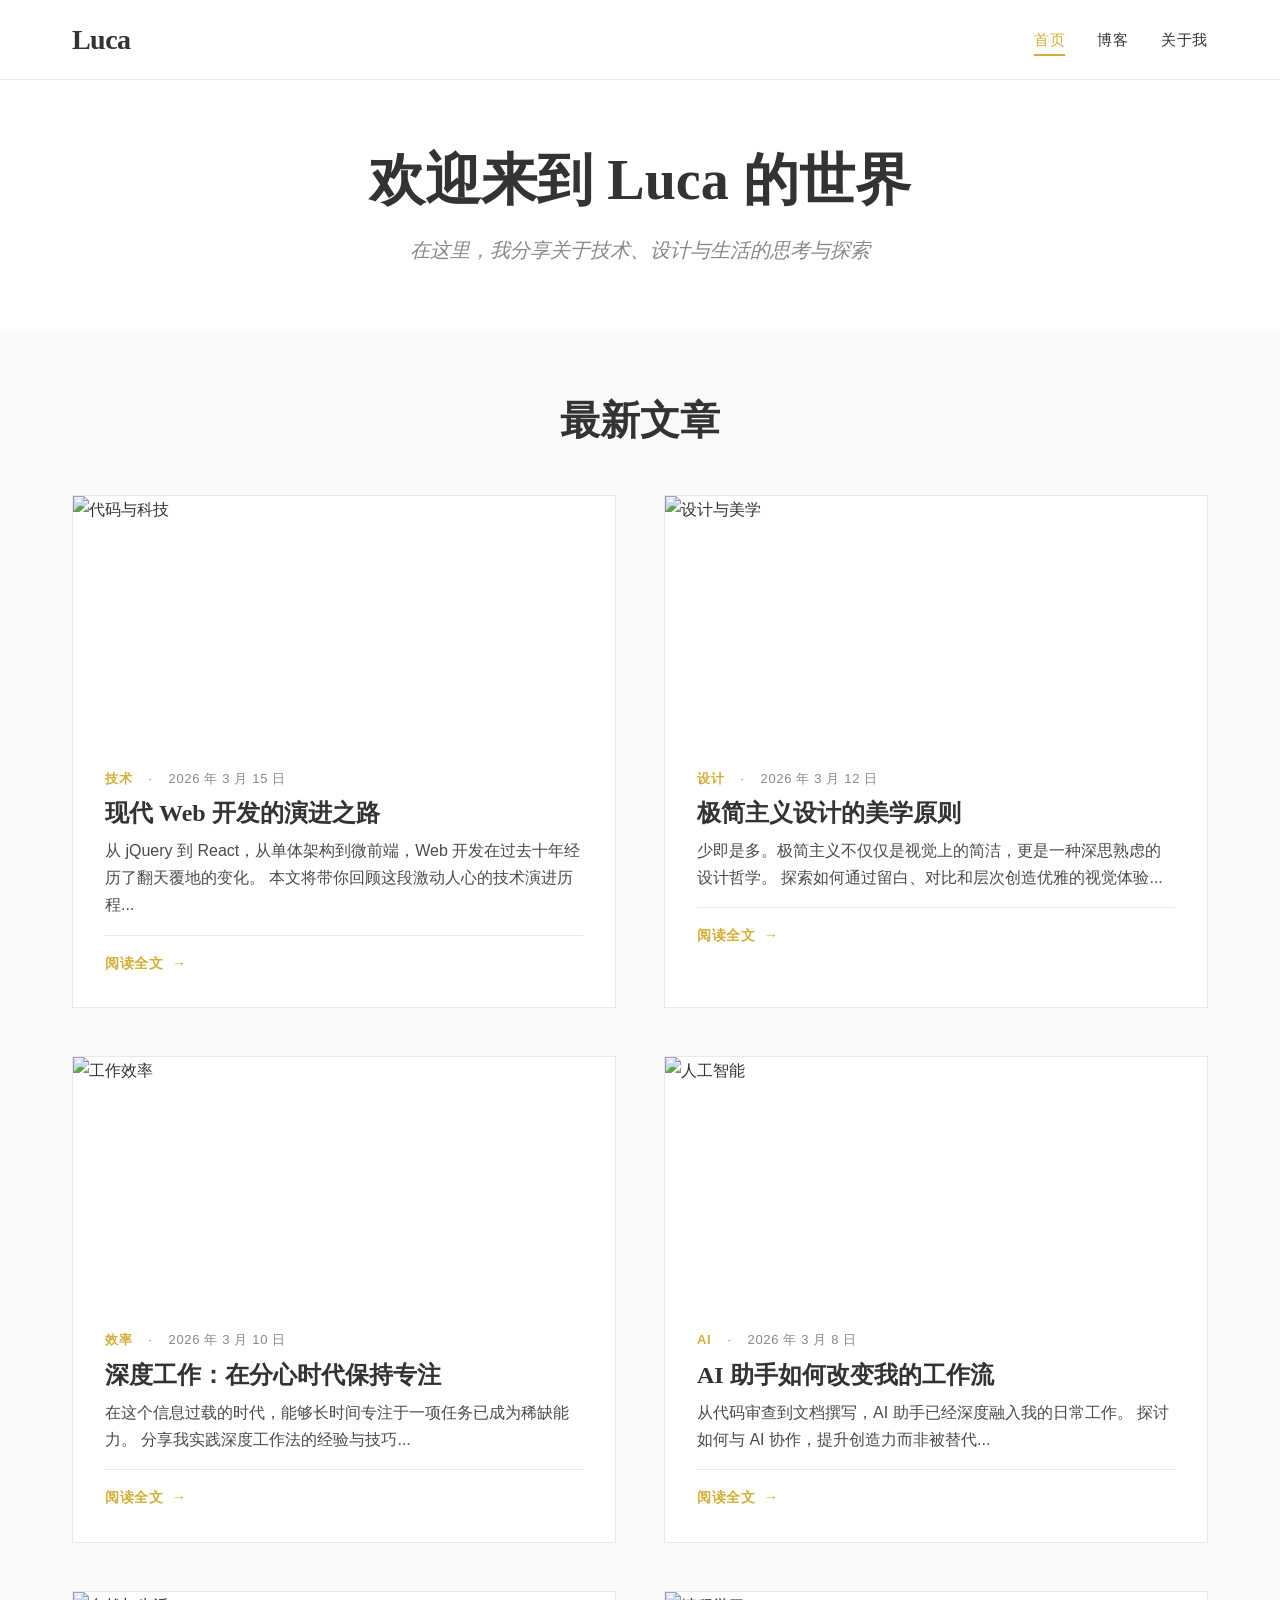
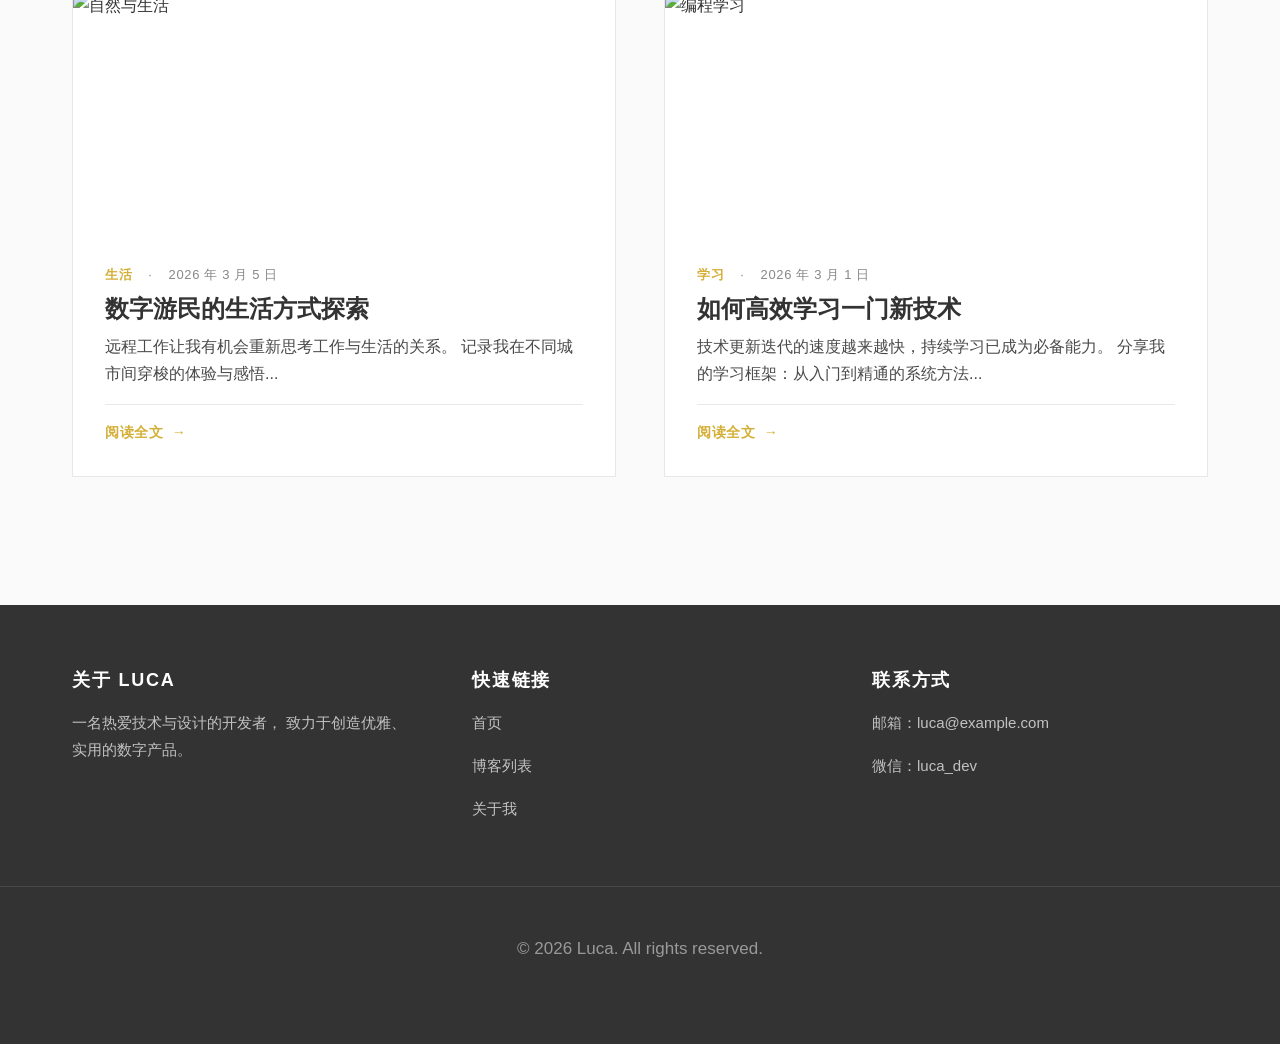
==== index.html @ 521ca347 "Initial commit: Luca personal blog" ====
<!DOCTYPE html>
<html lang="zh-CN">
<head>
  <meta charset="UTF-8">
  <meta name="viewport" content="width=device-width, initial-scale=1.0">
  <meta name="description" content="Luca 的个人博客 - 分享技术、生活与思考">
  <title>Luca - 个人博客</title>
  <link rel="stylesheet" href="css/style.css">
</head>
<body>
  <!-- Header & Navigation -->
  <header class="site-header">
    <div class="container header-inner">
      <a href="index.html" class="logo">Luca</a>
      
      <button class="menu-toggle" aria-label="切换菜单">
        <span></span>
        <span></span>
        <span></span>
      </button>
      
      <nav>
        <ul class="nav-menu">
          <li><a href="index.html" class="nav-link active">首页</a></li>
          <li><a href="blog.html" class="nav-link">博客</a></li>
          <li><a href="about.html" class="nav-link">关于我</a></li>
        </ul>
      </nav>
    </div>
  </header>

  <!-- Hero Section -->
  <section class="hero">
    <div class="container">
      <h1 class="hero-title">欢迎来到 Luca 的世界</h1>
      <p class="hero-subtitle">在这里，我分享关于技术、设计与生活的思考与探索</p>
    </div>
  </section>

  <!-- Latest Posts Section -->
  <section class="section">
    <div class="container">
      <h2 style="text-align: center; margin-bottom: 3rem;">最新文章</h2>
      
      <div class="blog-grid">
        <!-- Article 1 -->
        <article class="blog-card fade-in">
          <a href="post-1.html">
            <img src="https://images.unsplash.com/photo-1498050108023-c5249f4df085?w=800&h=600&fit=crop" 
                 alt="代码与科技" 
                 class="blog-card-image"
                 loading="lazy">
            <div class="blog-card-content">
              <div class="blog-card-meta">
                <span class="blog-card-category">技术</span>
                <span>·</span>
                <time datetime="2026-03-15">2026 年 3 月 15 日</time>
              </div>
              <h3 class="blog-card-title">现代 Web 开发的演进之路</h3>
              <p class="blog-card-excerpt">
                从 jQuery 到 React，从单体架构到微前端，Web 开发在过去十年经历了翻天覆地的变化。
                本文将带你回顾这段激动人心的技术演进历程...
              </p>
              <div class="blog-card-footer">
                <span class="read-more">阅读全文</span>
              </div>
            </div>
          </a>
        </article>

        <!-- Article 2 -->
        <article class="blog-card fade-in">
          <a href="post-2.html">
            <img src="https://images.unsplash.com/photo-1561070791-2526d30994b5?w=800&h=600&fit=crop" 
                 alt="设计与美学" 
                 class="blog-card-image"
                 loading="lazy">
            <div class="blog-card-content">
              <div class="blog-card-meta">
                <span class="blog-card-category">设计</span>
                <span>·</span>
                <time datetime="2026-03-12">2026 年 3 月 12 日</time>
              </div>
              <h3 class="blog-card-title">极简主义设计的美学原则</h3>
              <p class="blog-card-excerpt">
                少即是多。极简主义不仅仅是视觉上的简洁，更是一种深思熟虑的设计哲学。
                探索如何通过留白、对比和层次创造优雅的视觉体验...
              </p>
              <div class="blog-card-footer">
                <span class="read-more">阅读全文</span>
              </div>
            </div>
          </a>
        </article>

        <!-- Article 3 -->
        <article class="blog-card fade-in">
          <a href="post-3.html">
            <img src="https://images.unsplash.com/photo-1517245386807-bb43f82c33c4?w=800&h=600&fit=crop" 
                 alt="工作效率" 
                 class="blog-card-image"
                 loading="lazy">
            <div class="blog-card-content">
              <div class="blog-card-meta">
                <span class="blog-card-category">效率</span>
                <span>·</span>
                <time datetime="2026-03-10">2026 年 3 月 10 日</time>
              </div>
              <h3 class="blog-card-title">深度工作：在分心时代保持专注</h3>
              <p class="blog-card-excerpt">
                在这个信息过载的时代，能够长时间专注于一项任务已成为稀缺能力。
                分享我实践深度工作法的经验与技巧...
              </p>
              <div class="blog-card-footer">
                <span class="read-more">阅读全文</span>
              </div>
            </div>
          </a>
        </article>

        <!-- Article 4 -->
        <article class="blog-card fade-in">
          <a href="post-4.html">
            <img src="https://images.unsplash.com/photo-1451187580459-43490279c0fa?w=800&h=600&fit=crop" 
                 alt="人工智能" 
                 class="blog-card-image"
                 loading="lazy">
            <div class="blog-card-content">
              <div class="blog-card-meta">
                <span class="blog-card-category">AI</span>
                <span>·</span>
                <time datetime="2026-03-08">2026 年 3 月 8 日</time>
              </div>
              <h3 class="blog-card-title">AI 助手如何改变我的工作流</h3>
              <p class="blog-card-excerpt">
                从代码审查到文档撰写，AI 助手已经深度融入我的日常工作。
                探讨如何与 AI 协作，提升创造力而非被替代...
              </p>
              <div class="blog-card-footer">
                <span class="read-more">阅读全文</span>
              </div>
            </div>
          </a>
        </article>

        <!-- Article 5 -->
        <article class="blog-card fade-in">
          <a href="post-5.html">
            <img src="https://images.unsplash.com/photo-1470071459604-3b5ec3a7fe05?w=800&h=600&fit=crop" 
                 alt="自然与生活" 
                 class="blog-card-image"
                 loading="lazy">
            <div class="blog-card-content">
              <div class="blog-card-meta">
                <span class="blog-card-category">生活</span>
                <span>·</span>
                <time datetime="2026-03-05">2026 年 3 月 5 日</time>
              </div>
              <h3 class="blog-card-title">数字游民的生活方式探索</h3>
              <p class="blog-card-excerpt">
                远程工作让我有机会重新思考工作与生活的关系。
                记录我在不同城市间穿梭的体验与感悟...
              </p>
              <div class="blog-card-footer">
                <span class="read-more">阅读全文</span>
              </div>
            </div>
          </a>
        </article>

        <!-- Article 6 -->
        <article class="blog-card fade-in">
          <a href="post-6.html">
            <img src="https://images.unsplash.com/photo-1555099962-4199c345e5dd?w=800&h=600&fit=crop" 
                 alt="编程学习" 
                 class="blog-card-image"
                 loading="lazy">
            <div class="blog-card-content">
              <div class="blog-card-meta">
                <span class="blog-card-category">学习</span>
                <span>·</span>
                <time datetime="2026-03-01">2026 年 3 月 1 日</time>
              </div>
              <h3 class="blog-card-title">如何高效学习一门新技术</h3>
              <p class="blog-card-excerpt">
                技术更新迭代的速度越来越快，持续学习已成为必备能力。
                分享我的学习框架：从入门到精通的系统方法...
              </p>
              <div class="blog-card-footer">
                <span class="read-more">阅读全文</span>
              </div>
            </div>
          </a>
        </article>
      </div>
    </div>
  </section>

  <!-- Footer -->
  <footer class="site-footer">
    <div class="footer-inner">
      <div class="footer-section">
        <h4>关于 Luca</h4>
        <p>
          一名热爱技术与设计的开发者，
          致力于创造优雅、实用的数字产品。
        </p>
      </div>
      
      <div class="footer-section">
        <h4>快速链接</h4>
        <p><a href="index.html">首页</a></p>
        <p><a href="blog.html">博客列表</a></p>
        <p><a href="about.html">关于我</a></p>
      </div>
      
      <div class="footer-section">
        <h4>联系方式</h4>
        <p>邮箱：luca@example.com</p>
        <p>微信：luca_dev</p>
      </div>
    </div>
    
    <div class="footer-bottom">
      <p>&copy; 2026 Luca. All rights reserved.</p>
    </div>
  </footer>

  <script src="js/main.js"></script>
</body>
</html>
---- css/style.css ----
/* ============================================
   Luca Personal Blog - Main Stylesheet
   Modern Editorial Style
   ============================================ */

/* CSS Variables - Design Tokens */
:root {
  /* Colors */
  --color-soft-white: #FAFAFA;
  --color-white: #FFFFFF;
  --color-charcoal: #333333;
  --color-charcoal-light: #4A4A4A;
  --color-soft-gold: #D4AF37;
  --color-soft-gold-light: #E5C55A;
  --color-gray-light: #E8E8E8;
  --color-gray: #888888;
  
  /* Typography - System Font Stack */
  --font-primary: -apple-system, BlinkMacSystemFont, "Segoe UI", Roboto, 
                  "Helvetica Neue", Arial, "Noto Sans", "PingFang SC", 
                  "Hiragino Sans GB", "Microsoft YaHei", sans-serif;
  --font-serif: Georgia, "Times New Roman", Times, "Songti SC", 
                "SimSun", serif;
  
  /* Spacing */
  --spacing-xs: 0.5rem;
  --spacing-sm: 1rem;
  --spacing-md: 2rem;
  --spacing-lg: 3rem;
  --spacing-xl: 4rem;
  
  /* Layout */
  --container-max: 1200px;
  --header-height: 80px;
  
  /* Transitions */
  --transition-fast: 0.2s ease;
  --transition-normal: 0.3s ease;
}

/* ============================================
   Reset & Base Styles
   ============================================ */
*, *::before, *::after {
  margin: 0;
  padding: 0;
  box-sizing: border-box;
}

html {
  font-size: 16px;
  scroll-behavior: smooth;
}

body {
  font-family: var(--font-primary);
  background-color: var(--color-soft-white);
  color: var(--color-charcoal);
  line-height: 1.7;
  font-weight: 400;
  -webkit-font-smoothing: antialiased;
  -moz-osx-font-smoothing: grayscale;
}

a {
  color: var(--color-charcoal);
  text-decoration: none;
  transition: color var(--transition-fast);
}

a:hover {
  color: var(--color-soft-gold);
}

img {
  max-width: 100%;
  height: auto;
  display: block;
}

/* ============================================
   Typography
   ============================================ */
h1, h2, h3, h4, h5, h6 {
  font-family: var(--font-serif);
  font-weight: 600;
  line-height: 1.3;
  margin-bottom: var(--spacing-sm);
  color: var(--color-charcoal);
}

h1 { font-size: 3rem; }
h2 { font-size: 2.5rem; }
h3 { font-size: 1.75rem; }
h4 { font-size: 1.5rem; }

p {
  margin-bottom: var(--spacing-sm);
  font-size: 1.0625rem;
}

/* ============================================
   Layout Utilities
   ============================================ */
.container {
  max-width: var(--container-max);
  margin: 0 auto;
  padding: 0 var(--spacing-md);
}

.section {
  padding: var(--spacing-xl) 0;
}

/* Grid Layouts */
.grid {
  display: grid;
  gap: var(--spacing-md);
}

.grid-2 { grid-template-columns: repeat(2, 1fr); }
.grid-3 { grid-template-columns: repeat(3, 1fr); }
.grid-4 { grid-template-columns: repeat(4, 1fr); }

/* Flexbox Utilities */
.flex {
  display: flex;
}

.flex-center {
  display: flex;
  align-items: center;
  justify-content: center;
}

.flex-between {
  display: flex;
  align-items: center;
  justify-content: space-between;
}

.flex-column {
  display: flex;
  flex-direction: column;
}

/* ============================================
   Header & Navigation
   ============================================ */
.site-header {
  background-color: var(--color-white);
  border-bottom: 1px solid var(--color-gray-light);
  position: sticky;
  top: 0;
  z-index: 1000;
  height: var(--header-height);
}

.header-inner {
  display: flex;
  align-items: center;
  justify-content: space-between;
  height: 100%;
}

.logo {
  font-family: var(--font-serif);
  font-size: 1.75rem;
  font-weight: 700;
  color: var(--color-charcoal);
  letter-spacing: -0.02em;
}

.logo:hover {
  color: var(--color-soft-gold);
}

.nav-menu {
  display: flex;
  list-style: none;
  gap: var(--spacing-md);
}

.nav-link {
  font-size: 0.9375rem;
  font-weight: 500;
  text-transform: uppercase;
  letter-spacing: 0.05em;
  padding: var(--spacing-xs) 0;
  position: relative;
}

.nav-link::after {
  content: '';
  position: absolute;
  bottom: 0;
  left: 0;
  width: 0;
  height: 2px;
  background-color: var(--color-soft-gold);
  transition: width var(--transition-normal);
}

.nav-link:hover::after,
.nav-link.active::after {
  width: 100%;
}

.nav-link:hover,
.nav-link.active {
  color: var(--color-soft-gold);
}

/* Mobile Menu Toggle */
.menu-toggle {
  display: none;
  flex-direction: column;
  gap: 5px;
  background: none;
  border: none;
  cursor: pointer;
  padding: var(--spacing-xs);
}

.menu-toggle span {
  width: 25px;
  height: 2px;
  background-color: var(--color-charcoal);
  transition: var(--transition-fast);
}

/* ============================================
   Hero Section
   ============================================ */
.hero {
  background-color: var(--color-white);
  padding: var(--spacing-xl) 0;
  text-align: center;
}

.hero-title {
  font-size: 3.5rem;
  margin-bottom: var(--spacing-sm);
  color: var(--color-charcoal);
}

.hero-subtitle {
  font-size: 1.25rem;
  color: var(--color-gray);
  max-width: 600px;
  margin: 0 auto;
  font-family: var(--font-serif);
  font-style: italic;
}

/* ============================================
   Blog Cards
   ============================================ */
.blog-grid {
  display: grid;
  grid-template-columns: repeat(auto-fill, minmax(350px, 1fr));
  gap: var(--spacing-lg);
}

.blog-card {
  background-color: var(--color-white);
  border: 1px solid var(--color-gray-light);
  overflow: hidden;
  transition: transform var(--transition-normal), 
              box-shadow var(--transition-normal);
}

.blog-card:hover {
  transform: translateY(-5px);
  box-shadow: 0 10px 30px rgba(0, 0, 0, 0.1);
}

.blog-card-image {
  width: 100%;
  height: 240px;
  object-fit: cover;
  transition: transform var(--transition-normal);
}

.blog-card:hover .blog-card-image {
  transform: scale(1.05);
}

.blog-card-content {
  padding: var(--spacing-md);
}

.blog-card-meta {
  display: flex;
  align-items: center;
  gap: var(--spacing-sm);
  margin-bottom: var(--spacing-xs);
  font-size: 0.8125rem;
  color: var(--color-gray);
  text-transform: uppercase;
  letter-spacing: 0.05em;
}

.blog-card-category {
  color: var(--color-soft-gold);
  font-weight: 600;
}

.blog-card-title {
  font-size: 1.5rem;
  margin-bottom: var(--spacing-xs);
  line-height: 1.3;
}

.blog-card-excerpt {
  color: var(--color-charcoal-light);
  font-size: 1rem;
  line-height: 1.7;
  margin-bottom: var(--spacing-sm);
}

.blog-card-footer {
  display: flex;
  align-items: center;
  justify-content: space-between;
  padding-top: var(--spacing-sm);
  border-top: 1px solid var(--color-gray-light);
}

.read-more {
  font-size: 0.875rem;
  font-weight: 600;
  text-transform: uppercase;
  letter-spacing: 0.05em;
  color: var(--color-soft-gold);
  display: flex;
  align-items: center;
  gap: var(--spacing-xs);
}

.read-more::after {
  content: '→';
  transition: transform var(--transition-fast);
}

.read-more:hover::after {
  transform: translateX(5px);
}

/* ============================================
   Blog List Page
   ============================================ */
.page-header {
  background-color: var(--color-white);
  padding: var(--spacing-xl) 0;
  text-align: center;
  border-bottom: 1px solid var(--color-gray-light);
}

.page-title {
  font-size: 3rem;
  margin-bottom: var(--spacing-xs);
}

.page-subtitle {
  font-size: 1.125rem;
  color: var(--color-gray);
  font-family: var(--font-serif);
}

.blog-list {
  display: grid;
  gap: var(--spacing-lg);
  max-width: 900px;
  margin: 0 auto;
}

.blog-list-item {
  display: grid;
  grid-template-columns: 300px 1fr;
  gap: var(--spacing-md);
  background-color: var(--color-white);
  border: 1px solid var(--color-gray-light);
  overflow: hidden;
  transition: transform var(--transition-normal),
              box-shadow var(--transition-normal);
}

.blog-list-item:hover {
  transform: translateX(5px);
  box-shadow: 0 5px 20px rgba(0, 0, 0, 0.08);
}

.blog-list-item-image {
  width: 100%;
  height: 100%;
  min-height: 200px;
  object-fit: cover;
}

.blog-list-item-content {
  padding: var(--spacing-md);
  display: flex;
  flex-direction: column;
  justify-content: center;
}

.blog-list-item-meta {
  display: flex;
  align-items: center;
  gap: var(--spacing-sm);
  margin-bottom: var(--spacing-xs);
  font-size: 0.8125rem;
  color: var(--color-gray);
  text-transform: uppercase;
  letter-spacing: 0.05em;
}

.blog-list-item-title {
  font-size: 1.75rem;
  margin-bottom: var(--spacing-xs);
}

.blog-list-item-excerpt {
  color: var(--color-charcoal-light);
  font-size: 1rem;
  line-height: 1.7;
}

/* ============================================
   About Page
   ============================================ */
.about-grid {
  display: grid;
  grid-template-columns: 400px 1fr;
  gap: var(--spacing-xl);
  align-items: start;
  max-width: 1100px;
  margin: 0 auto;
}

.about-image {
  width: 100%;
  height: 500px;
  object-fit: cover;
  border-radius: 4px;
}

.about-content h2 {
  font-size: 2.5rem;
  margin-bottom: var(--spacing-md);
}

.about-text {
  font-size: 1.0625rem;
  line-height: 1.8;
  color: var(--color-charcoal-light);
  margin-bottom: var(--spacing-md);
}

.about-contact {
  margin-top: var(--spacing-lg);
  padding-top: var(--spacing-md);
  border-top: 1px solid var(--color-gray-light);
}

.contact-list {
  list-style: none;
  display: grid;
  gap: var(--spacing-sm);
}

.contact-item {
  display: flex;
  align-items: center;
  gap: var(--spacing-sm);
  font-size: 1rem;
}

.contact-icon {
  color: var(--color-soft-gold);
  font-size: 1.25rem;
}

/* ============================================
   Single Post Page
   ============================================ */
.post-header {
  max-width: 900px;
  margin: 0 auto;
  padding: var(--spacing-xl) 0;
  text-align: center;
}

.post-meta {
  display: flex;
  align-items: center;
  justify-content: center;
  gap: var(--spacing-md);
  margin-bottom: var(--spacing-sm);
  font-size: 0.875rem;
  color: var(--color-gray);
  text-transform: uppercase;
  letter-spacing: 0.05em;
}

.post-category {
  color: var(--color-soft-gold);
  font-weight: 600;
}

.post-title {
  font-size: 3.5rem;
  margin-bottom: var(--spacing-md);
  line-height: 1.2;
}

.post-featured-image {
  width: 100%;
  max-width: 1100px;
  height: 500px;
  object-fit: cover;
  margin: 0 auto var(--spacing-xl);
  border-radius: 4px;
}

.post-content {
  max-width: 750px;
  margin: 0 auto;
  padding: 0 var(--spacing-md);
  font-size: 1.125rem;
  line-height: 1.9;
}

.post-content p {
  margin-bottom: var(--spacing-md);
}

.post-content h2 {
  font-size: 2rem;
  margin-top: var(--spacing-xl);
  margin-bottom: var(--spacing-sm);
}

.post-content h3 {
  font-size: 1.5rem;
  margin-top: var(--spacing-lg);
  margin-bottom: var(--spacing-sm);
}

.post-content blockquote {
  border-left: 4px solid var(--color-soft-gold);
  padding-left: var(--spacing-md);
  margin: var(--spacing-lg) 0;
  font-family: var(--font-serif);
  font-size: 1.25rem;
  font-style: italic;
  color: var(--color-charcoal-light);
}

.post-content ul,
.post-content ol {
  margin: var(--spacing-md) 0;
  padding-left: var(--spacing-md);
}

.post-content li {
  margin-bottom: var(--spacing-xs);
}

.post-content img {
  margin: var(--spacing-lg) 0;
  border-radius: 4px;
}

.post-tags {
  display: flex;
  flex-wrap: wrap;
  gap: var(--spacing-xs);
  margin-top: var(--spacing-xl);
  padding-top: var(--spacing-md);
  border-top: 1px solid var(--color-gray-light);
}

.tag {
  background-color: var(--color-gray-light);
  color: var(--color-charcoal);
  padding: var(--spacing-xs) var(--spacing-sm);
  font-size: 0.8125rem;
  text-transform: uppercase;
  letter-spacing: 0.05em;
  border-radius: 3px;
  transition: background-color var(--transition-fast);
}

.tag:hover {
  background-color: var(--color-soft-gold);
  color: var(--color-white);
}

/* ============================================
   Footer
   ============================================ */
.site-footer {
  background-color: var(--color-charcoal);
  color: var(--color-white);
  padding: var(--spacing-xl) 0;
  margin-top: var(--spacing-xl);
}

.footer-inner {
  display: grid;
  grid-template-columns: repeat(3, 1fr);
  gap: var(--spacing-xl);
  max-width: var(--container-max);
  margin: 0 auto;
  padding: 0 var(--spacing-md);
}

.footer-section h4 {
  color: var(--color-white);
  font-size: 1.125rem;
  margin-bottom: var(--spacing-sm);
  font-family: var(--font-primary);
  text-transform: uppercase;
  letter-spacing: 0.1em;
}

.footer-section p,
.footer-section a {
  color: rgba(255, 255, 255, 0.7);
  font-size: 0.9375rem;
  line-height: 1.8;
}

.footer-section a:hover {
  color: var(--color-soft-gold);
}

.footer-bottom {
  text-align: center;
  padding-top: var(--spacing-lg);
  margin-top: var(--spacing-lg);
  border-top: 1px solid rgba(255, 255, 255, 0.1);
  color: rgba(255, 255, 255, 0.5);
  font-size: 0.875rem;
}

/* ============================================
   Responsive Design
   ============================================ */
@media (max-width: 1024px) {
  .grid-3,
  .grid-4 {
    grid-template-columns: repeat(2, 1fr);
  }
  
  .about-grid {
    grid-template-columns: 1fr;
  }
  
  .about-image {
    height: 400px;
  }
  
  .footer-inner {
    grid-template-columns: 1fr;
    text-align: center;
  }
}

@media (max-width: 768px) {
  :root {
    --header-height: 70px;
  }
  
  h1 { font-size: 2.5rem; }
  h2 { font-size: 2rem; }
  h3 { font-size: 1.5rem; }
  
  .hero-title {
    font-size: 2.5rem;
  }
  
  .menu-toggle {
    display: flex;
  }
  
  .nav-menu {
    display: none;
    position: absolute;
    top: var(--header-height);
    left: 0;
    right: 0;
    background-color: var(--color-white);
    flex-direction: column;
    padding: var(--spacing-md);
    border-bottom: 1px solid var(--color-gray-light);
    box-shadow: 0 5px 10px rgba(0, 0, 0, 0.1);
  }
  
  .nav-menu.active {
    display: flex;
  }
  
  .blog-grid {
    grid-template-columns: 1fr;
  }
  
  .blog-list-item {
    grid-template-columns: 1fr;
  }
  
  .blog-list-item-image {
    height: 240px;
    min-height: auto;
  }
  
  .post-title {
    font-size: 2.5rem;
  }
  
  .post-featured-image {
    height: 300px;
  }
  
  .grid-2,
  .grid-3,
  .grid-4 {
    grid-template-columns: 1fr;
  }
}

@media (max-width: 480px) {
  .container {
    padding: 0 var(--spacing-sm);
  }
  
  .hero-title {
    font-size: 2rem;
  }
  
  .post-title {
    font-size: 2rem;
  }
}

/* ============================================
   Animations & Transitions
   ============================================ */
@keyframes fadeIn {
  from {
    opacity: 0;
    transform: translateY(20px);
  }
  to {
    opacity: 1;
    transform: translateY(0);
  }
}

.fade-in {
  animation: fadeIn 0.6s ease forwards;
}

/* Smooth scroll offset for sticky header */
html {
  scroll-padding-top: var(--header-height);
}

/* Selection color */
::selection {
  background-color: var(--color-soft-gold);
  color: var(--color-white);
}

/* Focus styles for accessibility */
a:focus,
button:focus,
input:focus,
textarea:focus {
  outline: 2px solid var(--color-soft-gold);
  outline-offset: 2px;
}

/* Print styles */
@media print {
  .site-header,
  .site-footer,
  .nav-menu {
    display: none;
  }
  
  .post-content {
    max-width: 100%;
  }
}
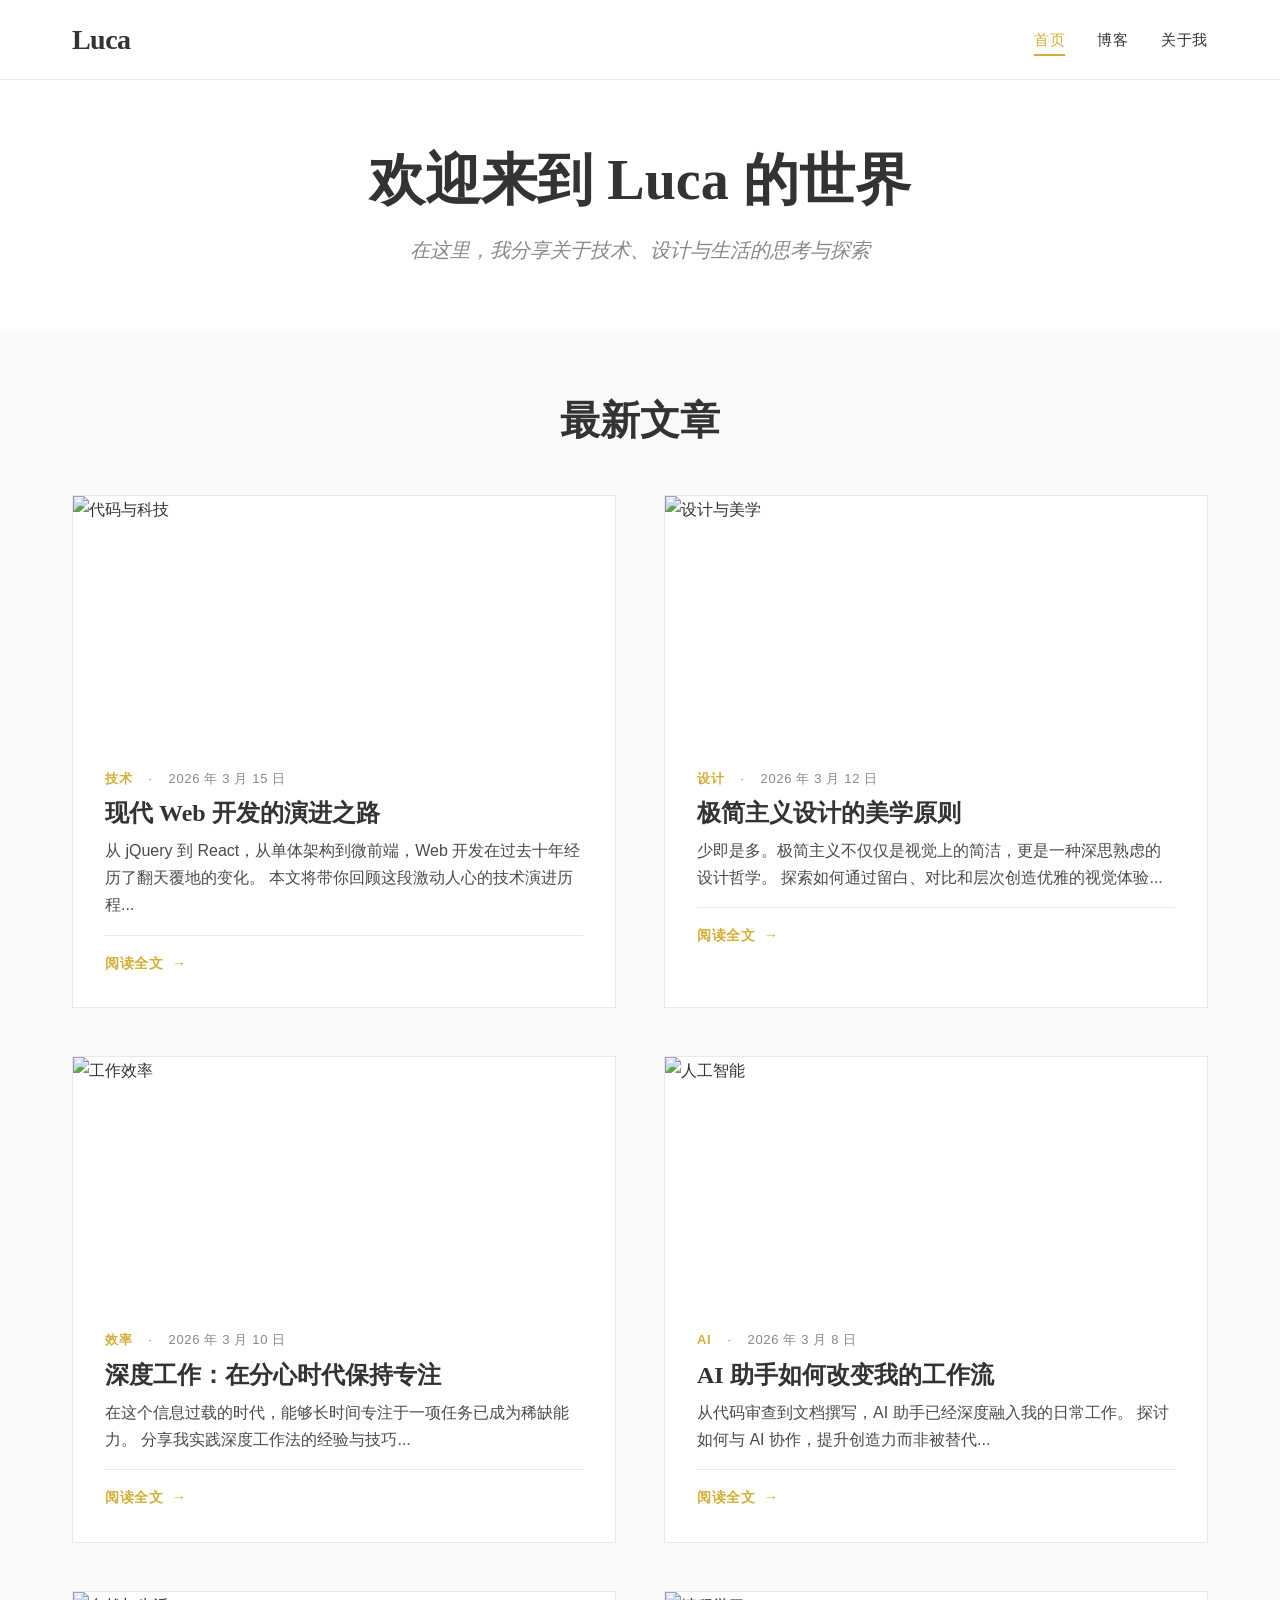
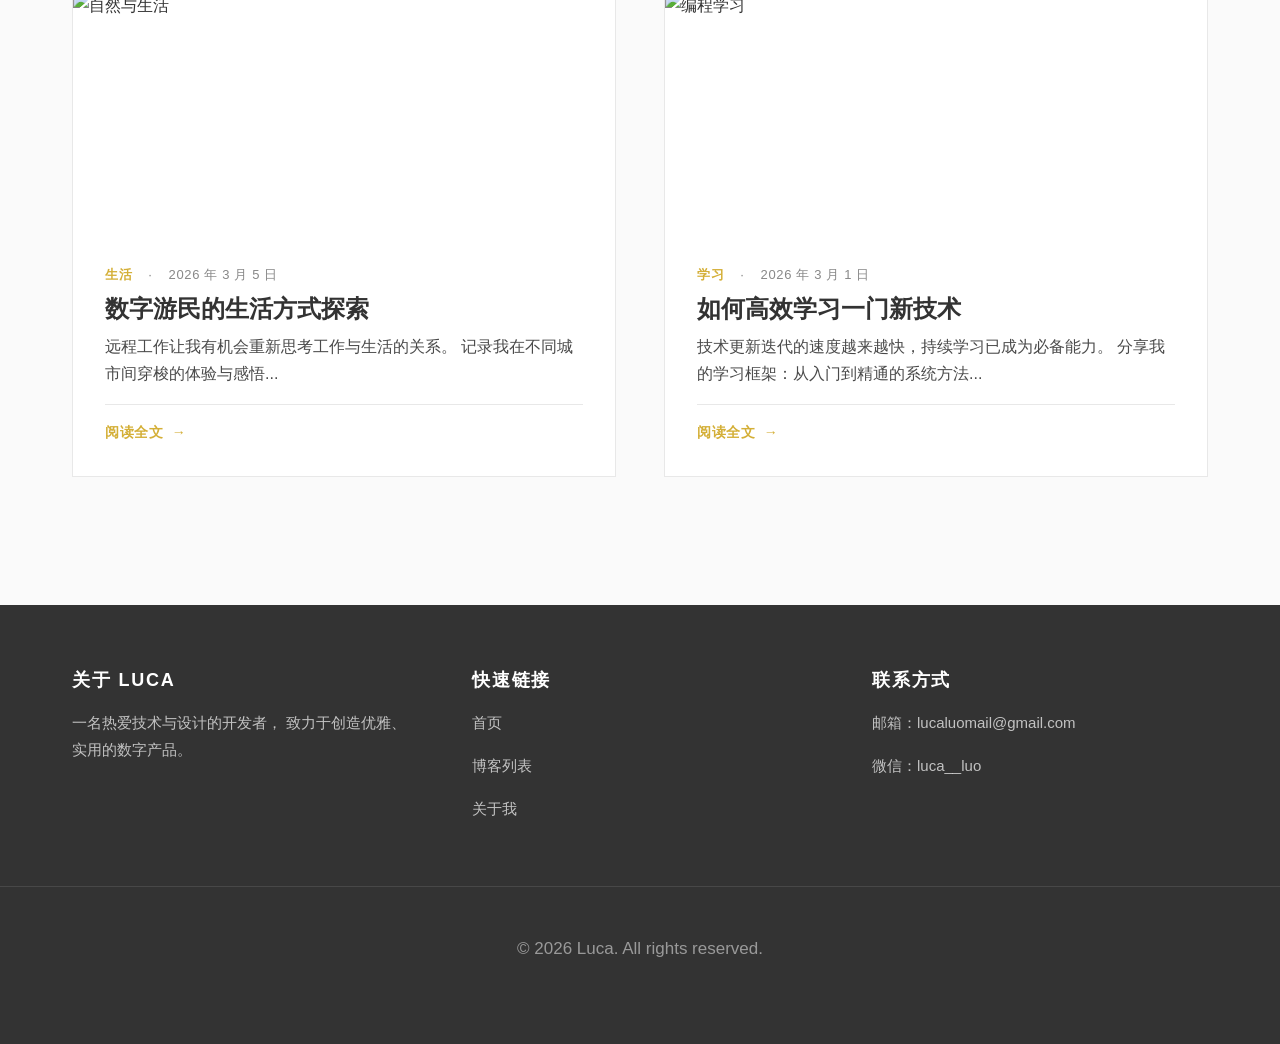
==== commit dfe248f7: "更新联系方式为真实信息" ====
--- a/index.html
+++ b/index.html
@@ -216,8 +216,8 @@
       
       <div class="footer-section">
         <h4>联系方式</h4>
-        <p>邮箱：luca@example.com</p>
-        <p>微信：luca_dev</p>
+        <p>邮箱：lucaluomail@gmail.com</p>
+        <p>微信：luca__luo</p>
       </div>
     </div>
     
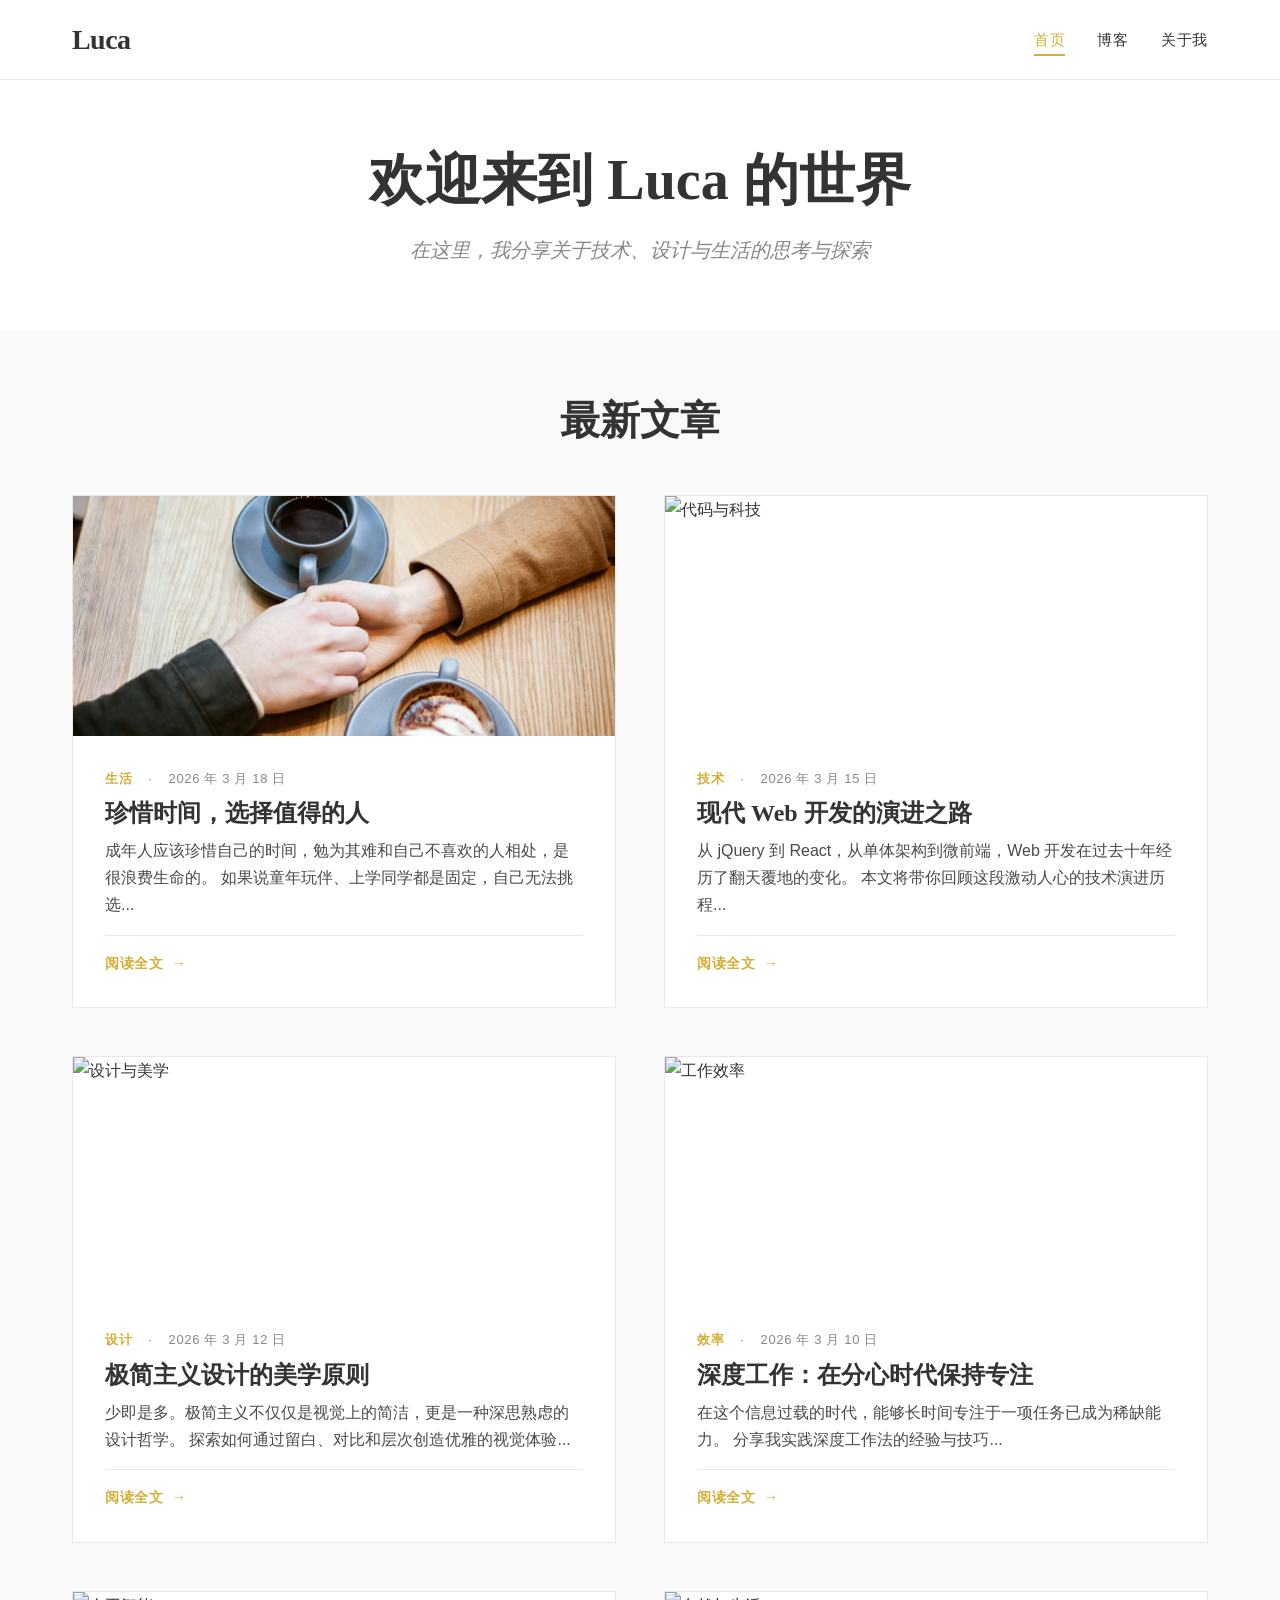
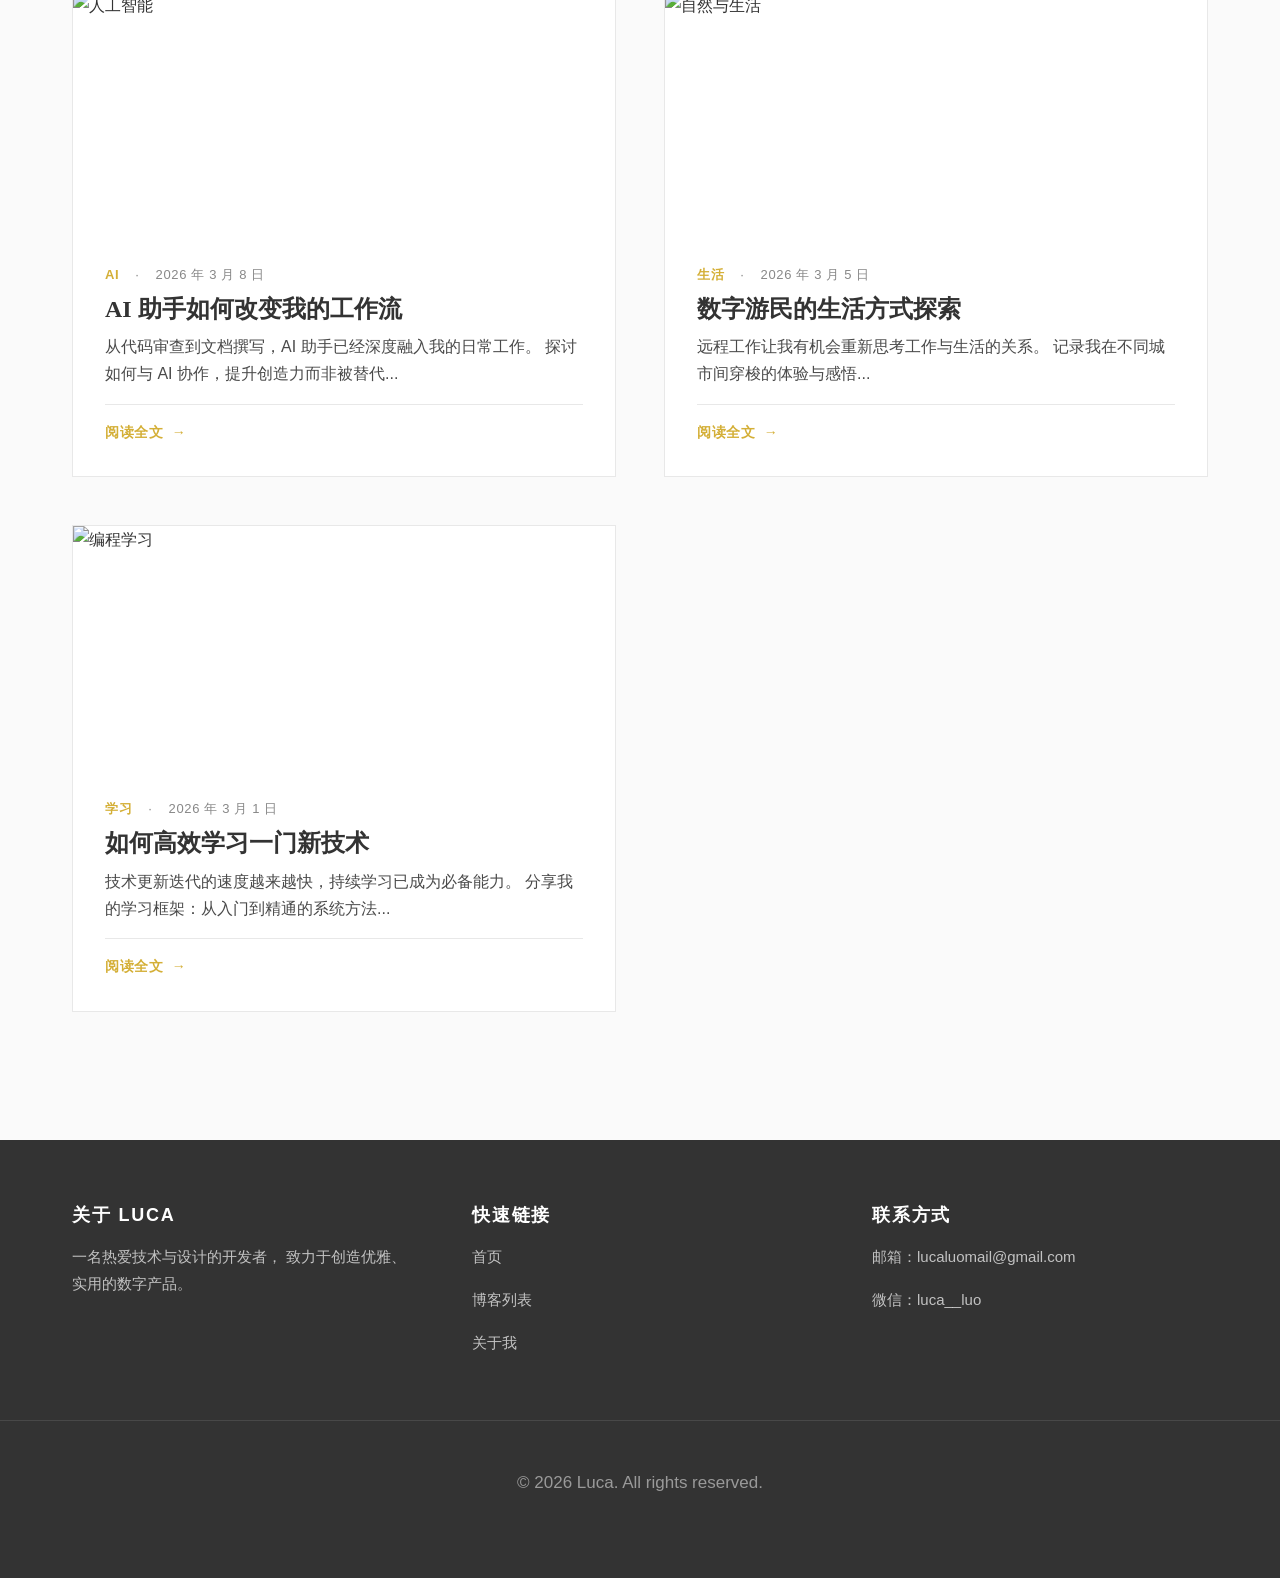
==== commit 7dbe3809: "update" ====
--- a/index.html
+++ b/index.html
@@ -43,6 +43,31 @@
       <h2 style="text-align: center; margin-bottom: 3rem;">最新文章</h2>
       
       <div class="blog-grid">
+        <!-- Article 9 -->
+        <article class="blog-card fade-in">
+          <a href="post-9.html">
+            <img src="images/jonathan-j-castellon-7u1ZJtkDxnQ-unsplash.jpg" 
+                 alt="珍惜时间" 
+                 class="blog-card-image"
+                 loading="lazy">
+            <div class="blog-card-content">
+              <div class="blog-card-meta">
+                <span class="blog-card-category">生活</span>
+                <span>·</span>
+                <time datetime="2026-03-18">2026 年 3 月 18 日</time>
+              </div>
+              <h3 class="blog-card-title">珍惜时间，选择值得的人</h3>
+              <p class="blog-card-excerpt">
+                成年人应该珍惜自己的时间，勉为其难和自己不喜欢的人相处，是很浪费生命的。
+                如果说童年玩伴、上学同学都是固定，自己无法挑选...
+              </p>
+              <div class="blog-card-footer">
+                <span class="read-more">阅读全文</span>
+              </div>
+            </div>
+          </a>
+        </article>
+
         <!-- Article 1 -->
         <article class="blog-card fade-in">
           <a href="post-1.html">
--- a/css/style.css
+++ b/css/style.css
@@ -432,7 +432,7 @@
    ============================================ */
 .about-grid {
   display: grid;
-  grid-template-columns: 400px 1fr;
+  grid-template-columns: 1fr;
   gap: var(--spacing-xl);
   align-items: start;
   max-width: 1100px;
@@ -462,12 +462,14 @@
   margin-top: var(--spacing-lg);
   padding-top: var(--spacing-md);
   border-top: 1px solid var(--color-gray-light);
+  text-align: center;
 }
 
 .contact-list {
   list-style: none;
   display: grid;
   gap: var(--spacing-sm);
+  justify-items: center;
 }
 
 .contact-item {
@@ -475,6 +477,7 @@
   align-items: center;
   gap: var(--spacing-sm);
   font-size: 1rem;
+  justify-content: center;
 }
 
 .contact-icon {
